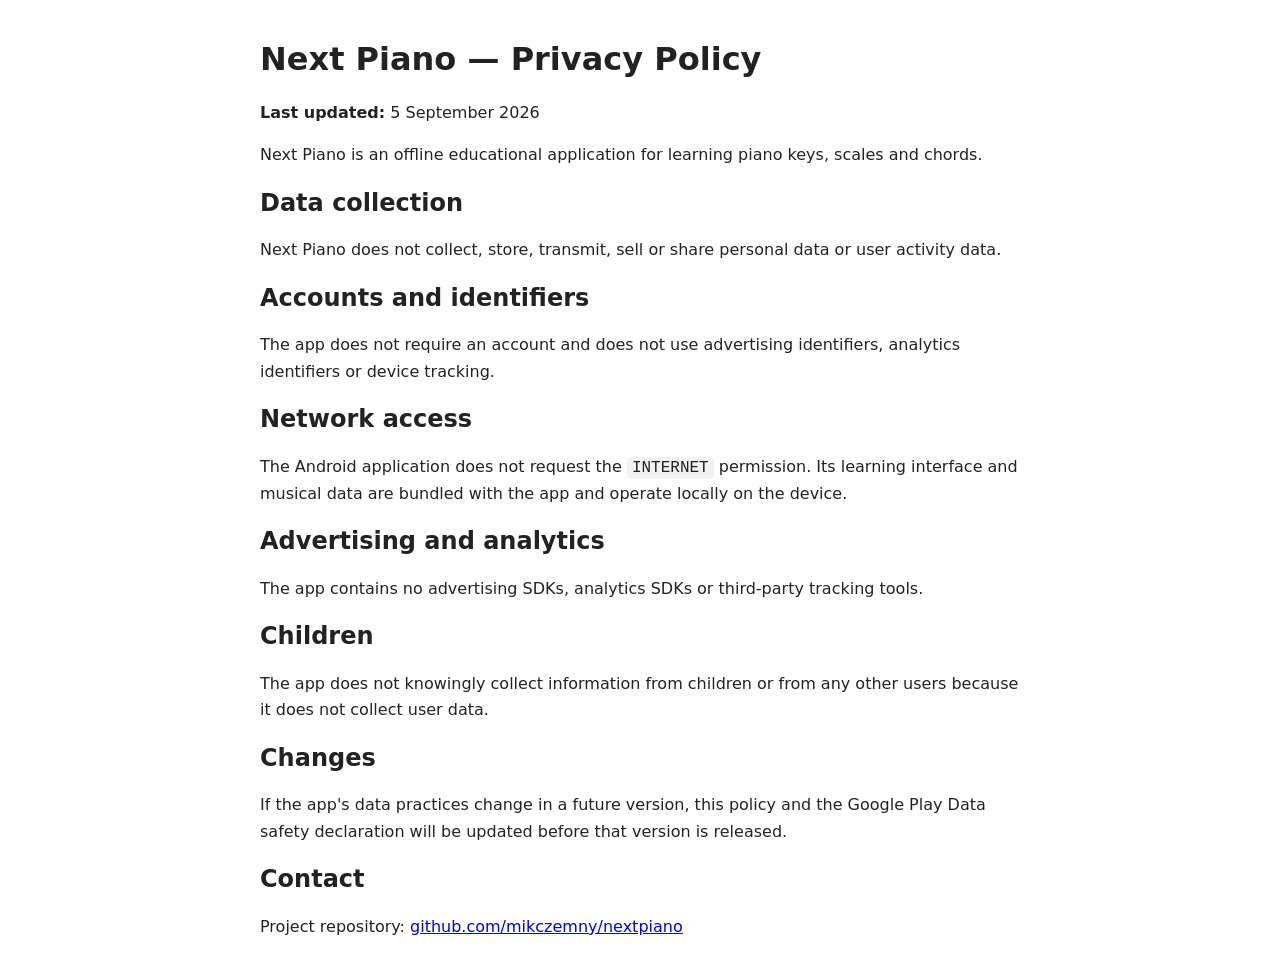
==== docs/privacy-policy.html @ d978c66d "Prepare Next Piano for Google Play" ====
<!doctype html>
<html lang="en">
<head>
<meta charset="utf-8">
<meta name="viewport" content="width=device-width,initial-scale=1">
<title>Next Piano — Privacy Policy</title>
<style>body{max-width:760px;margin:40px auto;padding:0 20px;font:16px/1.65 system-ui,sans-serif;color:#222}h1,h2{line-height:1.2}code{background:#f2f2f2;padding:2px 5px;border-radius:4px}</style>
</head>
<body>
<h1>Next Piano — Privacy Policy</h1>
<p><strong>Last updated:</strong> 5 September 2026</p>
<p>Next Piano is an offline educational application for learning piano keys, scales and chords.</p>
<h2>Data collection</h2>
<p>Next Piano does not collect, store, transmit, sell or share personal data or user activity data.</p>
<h2>Accounts and identifiers</h2>
<p>The app does not require an account and does not use advertising identifiers, analytics identifiers or device tracking.</p>
<h2>Network access</h2>
<p>The Android application does not request the <code>INTERNET</code> permission. Its learning interface and musical data are bundled with the app and operate locally on the device.</p>
<h2>Advertising and analytics</h2>
<p>The app contains no advertising SDKs, analytics SDKs or third-party tracking tools.</p>
<h2>Children</h2>
<p>The app does not knowingly collect information from children or from any other users because it does not collect user data.</p>
<h2>Changes</h2>
<p>If the app's data practices change in a future version, this policy and the Google Play Data safety declaration will be updated before that version is released.</p>
<h2>Contact</h2>
<p>Project repository: <a href="https://github.com/mikczemny/nextpiano">github.com/mikczemny/nextpiano</a></p>
</body>
</html>
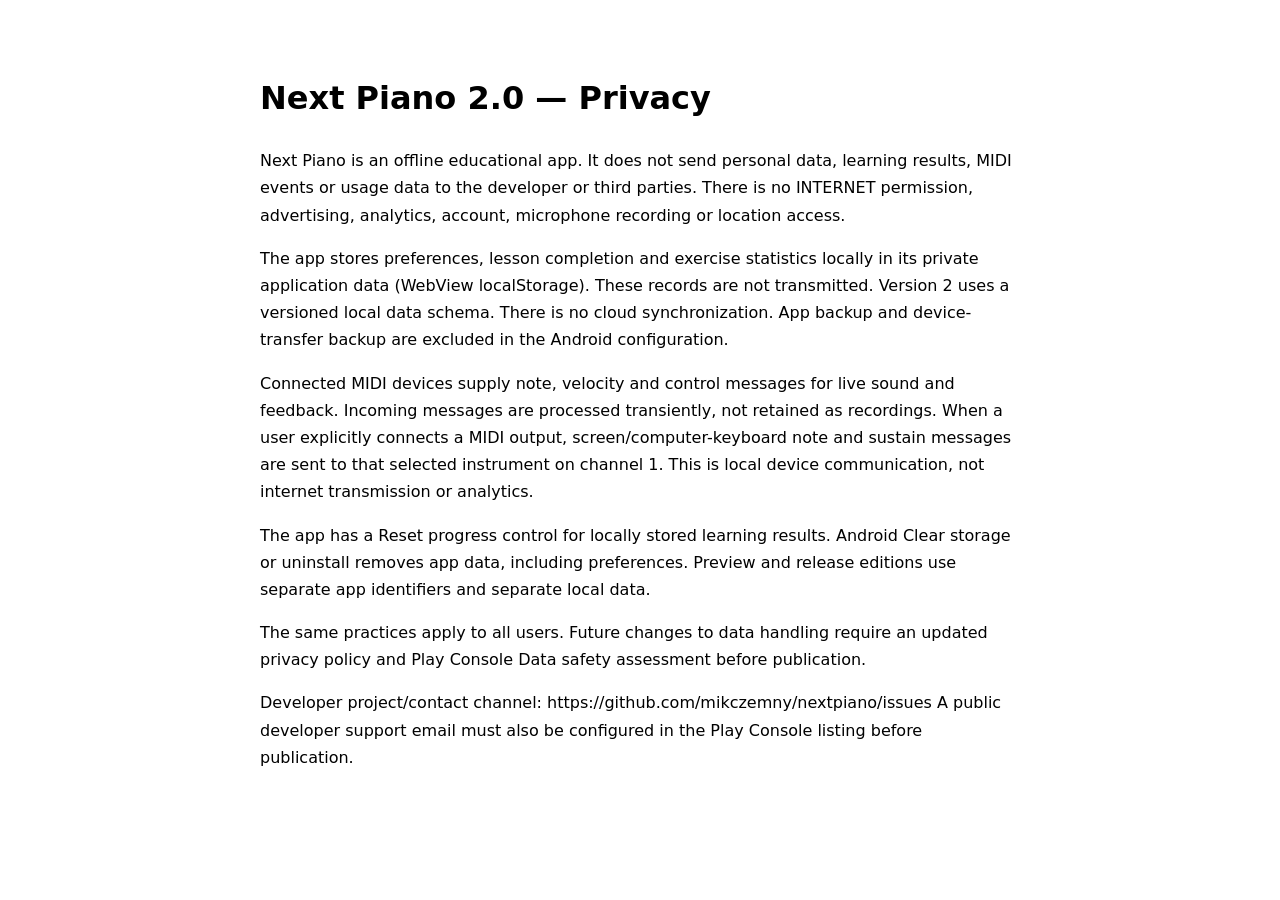
==== commit fecbff2e: "Finalize scale playback regression tests, local UI checks and 2.0 release/privacy documentation" ====
--- a/docs/privacy-policy.html
+++ b/docs/privacy-policy.html
@@ -1,28 +1,3 @@
-<!doctype html>
-<html lang="en">
-<head>
-<meta charset="utf-8">
-<meta name="viewport" content="width=device-width,initial-scale=1">
-<title>Next Piano — Privacy Policy</title>
-<style>body{max-width:760px;margin:40px auto;padding:0 20px;font:16px/1.65 system-ui,sans-serif;color:#222}h1,h2{line-height:1.2}code{background:#f2f2f2;padding:2px 5px;border-radius:4px}</style>
-</head>
-<body>
-<h1>Next Piano — Privacy Policy</h1>
-<p><strong>Last updated:</strong> 5 September 2026</p>
-<p>Next Piano is an offline educational application for learning piano keys, scales and chords.</p>
-<h2>Data collection</h2>
-<p>Next Piano does not collect, store, transmit, sell or share personal data or user activity data.</p>
-<h2>Accounts and identifiers</h2>
-<p>The app does not require an account and does not use advertising identifiers, analytics identifiers or device tracking.</p>
-<h2>Network access</h2>
-<p>The Android application does not request the <code>INTERNET</code> permission. Its learning interface and musical data are bundled with the app and operate locally on the device.</p>
-<h2>Advertising and analytics</h2>
-<p>The app contains no advertising SDKs, analytics SDKs or third-party tracking tools.</p>
-<h2>Children</h2>
-<p>The app does not knowingly collect information from children or from any other users because it does not collect user data.</p>
-<h2>Changes</h2>
-<p>If the app's data practices change in a future version, this policy and the Google Play Data safety declaration will be updated before that version is released.</p>
-<h2>Contact</h2>
-<p>Project repository: <a href="https://github.com/mikczemny/nextpiano">github.com/mikczemny/nextpiano</a></p>
-</body>
-</html>
+<!doctype html><html lang="en"><meta charset="utf-8"><meta name="viewport" content="width=device-width,initial-scale=1"><title>Next Piano Privacy</title><body style="max-width:760px;margin:30px auto;padding:20px;font:16px/1.7 system-ui"><h1>Next Piano 2.0 — Privacy</h1><p>Next Piano is an offline educational app. It does not send personal data, learning results, MIDI events or usage data to the developer or third parties. There is no INTERNET permission, advertising, analytics, account, microphone recording or location access.</p><p>The app stores preferences, lesson completion and exercise statistics locally in its private application data (WebView localStorage). These records are not transmitted. Version 2 uses a versioned local data schema. There is no cloud synchronization. App backup and device-transfer backup are excluded in the Android configuration.</p><p>Connected MIDI devices supply note, velocity and control messages for live sound and feedback. Incoming messages are processed transiently, not retained as recordings. When a user explicitly connects a MIDI output, screen/computer-keyboard note and sustain messages are sent to that selected instrument on channel 1. This is local device communication, not internet transmission or analytics.</p><p>The app has a Reset progress control for locally stored learning results. Android Clear storage or uninstall removes app data, including preferences. Preview and release editions use separate app identifiers and separate local data.</p><p>The same practices apply to all users. Future changes to data handling require an updated privacy policy and Play Console Data safety assessment before publication.</p><p>Developer project/contact channel: https://github.com/mikczemny/nextpiano/issues
+A public developer support email must also be configured in the Play Console listing before publication.
+</p></body></html>
